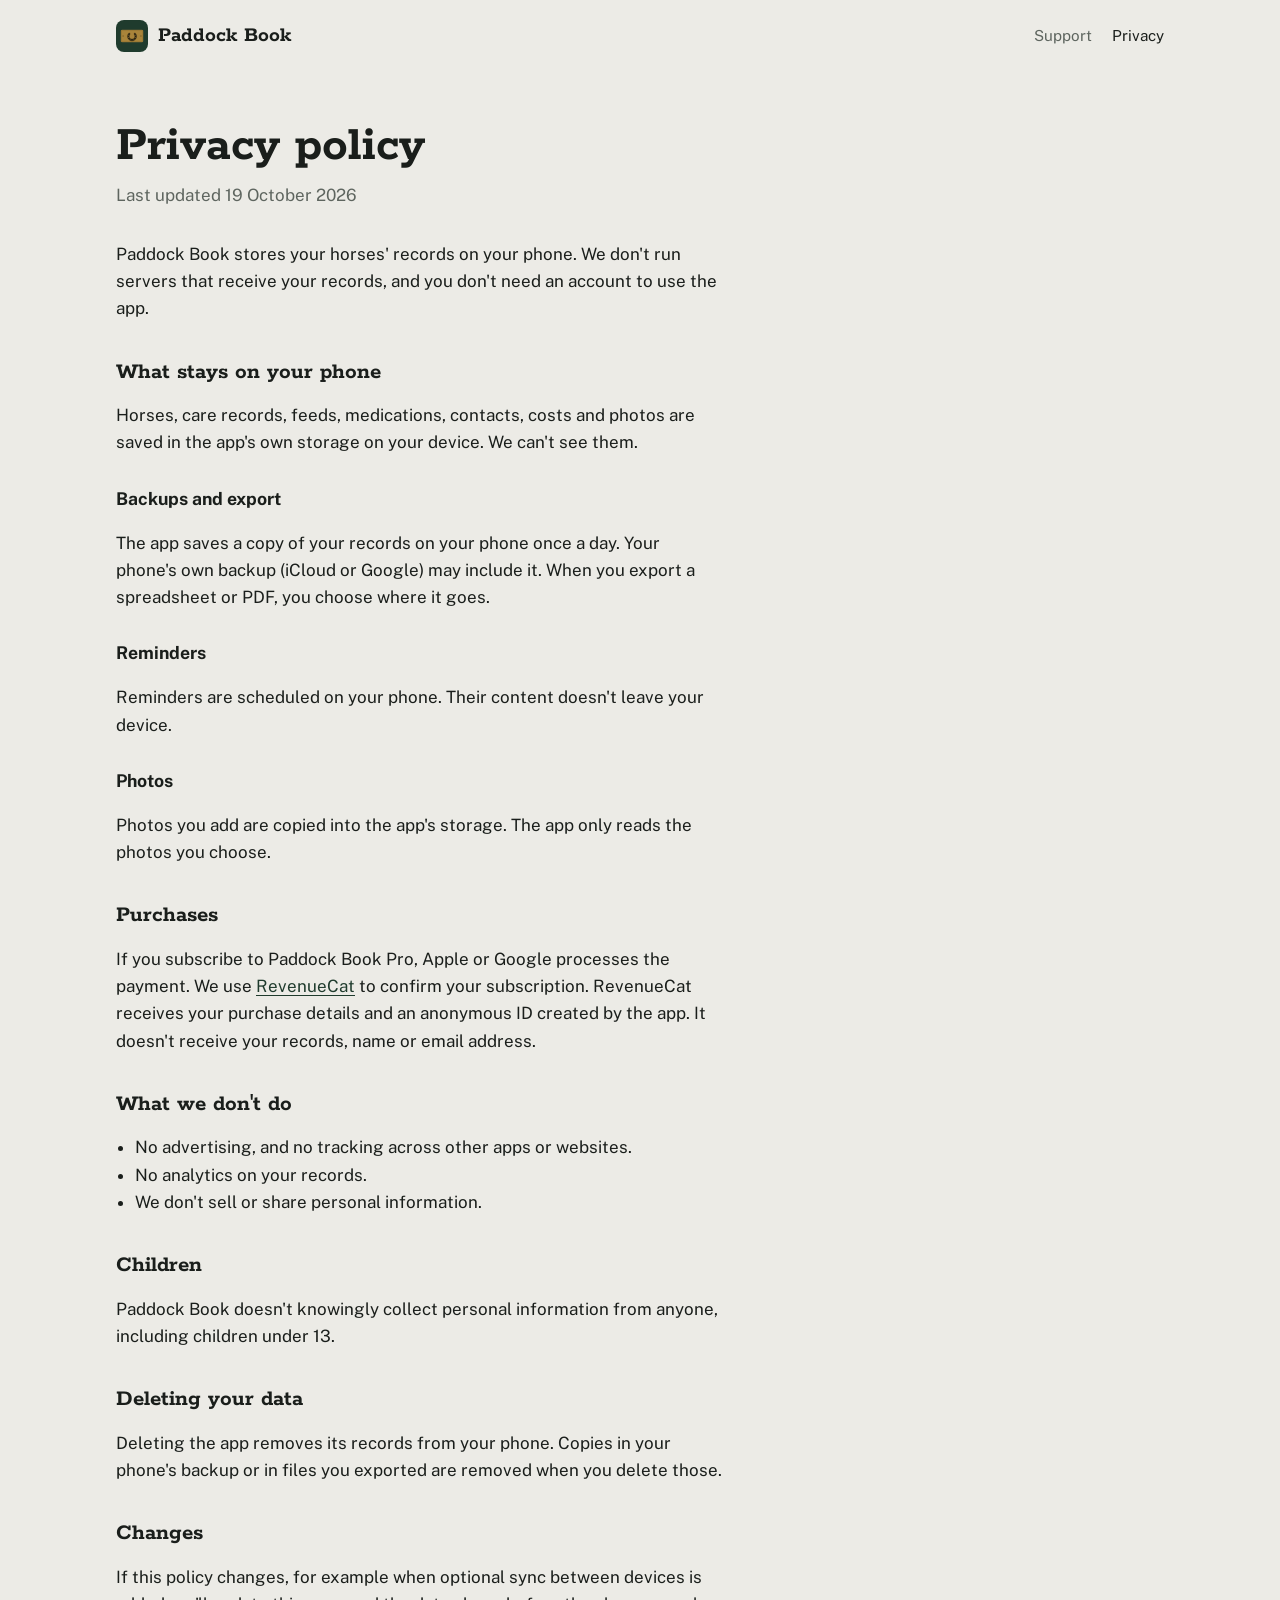
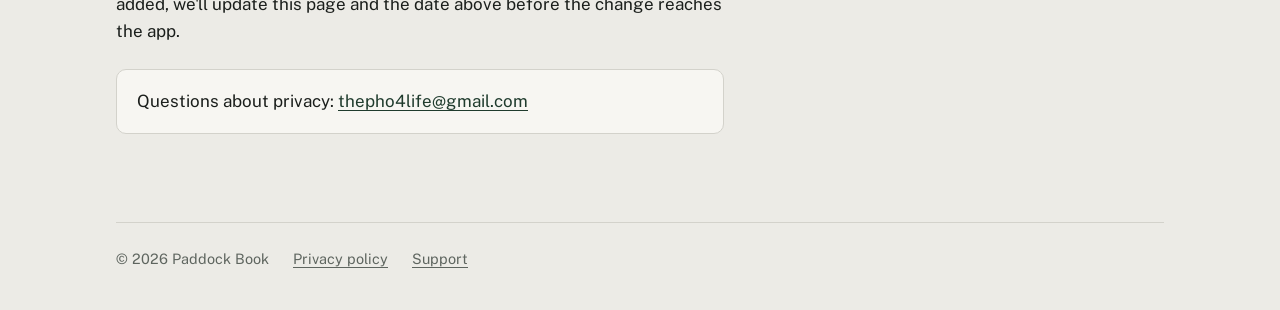
==== privacy.html @ 8fcbfddc "Paddock Book site: home, privacy policy, support Co-Authored-By: Claude Opus 5.5 <noreply@anthropic." ====
<!doctype html>
<html lang="en">
<head>
<meta charset="utf-8">
<meta name="viewport" content="width=device-width, initial-scale=1">
<title>Privacy policy: Paddock Book</title>
<meta name="description" content="How Paddock Book handles your data.">
<link rel="icon" href="img/favicon.png">
<link rel="apple-touch-icon" href="img/icon-180.png">
<link rel="preconnect" href="https://fonts.googleapis.com">
<link rel="preconnect" href="https://fonts.gstatic.com" crossorigin>
<link href="https://fonts.googleapis.com/css2?family=Public+Sans:wght@400;600&family=Rokkitt:wght@700&display=swap" rel="stylesheet">
<link rel="stylesheet" href="style.css">
</head>
<body>
<div class="wrap">
<header class="site-head">
  <a class="home" href="./"><img src="img/icon-180.png" alt="">Paddock Book</a>
  <nav aria-label="Site">
    <a href="support.html">Support</a>
    <a href="privacy.html" aria-current="page">Privacy</a>
  </nav>
</header>
<main class="page prose">
  <h1>Privacy policy</h1>
  <p class="updated">Last updated 19 October 2026</p>

  <p>Paddock Book stores your horses' records on your phone. We don't run servers that receive your records, and you don't need an account to use the app.</p>

  <h2>What stays on your phone</h2>
  <p>Horses, care records, feeds, medications, contacts, costs and photos are saved in the app's own storage on your device. We can't see them.</p>

  <h3>Backups and export</h3>
  <p>The app saves a copy of your records on your phone once a day. Your phone's own backup (iCloud or Google) may include it. When you export a spreadsheet or PDF, you choose where it goes.</p>

  <h3>Reminders</h3>
  <p>Reminders are scheduled on your phone. Their content doesn't leave your device.</p>

  <h3>Photos</h3>
  <p>Photos you add are copied into the app's storage. The app only reads the photos you choose.</p>

  <h2>Purchases</h2>
  <p>If you subscribe to Paddock Book Pro, Apple or Google processes the payment. We use <a href="https://www.revenuecat.com/privacy">RevenueCat</a> to confirm your subscription. RevenueCat receives your purchase details and an anonymous ID created by the app. It doesn't receive your records, name or email address.</p>

  <h2>What we don't do</h2>
  <ul>
    <li>No advertising, and no tracking across other apps or websites.</li>
    <li>No analytics on your records.</li>
    <li>We don't sell or share personal information.</li>
  </ul>

  <h2>Children</h2>
  <p>Paddock Book doesn't knowingly collect personal information from anyone, including children under 13.</p>

  <h2>Deleting your data</h2>
  <p>Deleting the app removes its records from your phone. Copies in your phone's backup or in files you exported are removed when you delete those.</p>

  <h2>Changes</h2>
  <p>If this policy changes, for example when optional sync between devices is added, we'll update this page and the date above before the change reaches the app.</p>

  <div class="contact">
    <p>Questions about privacy: <a href="mailto:thepho4life@gmail.com">thepho4life@gmail.com</a></p>
  </div>
</main>
<footer class="site-foot">
  <span>© 2026 Paddock Book</span>
  <a href="privacy.html">Privacy policy</a>
  <a href="support.html">Support</a>
</footer>
</div>
</body>
</html>
---- style.css ----
:root {
  --bg: #ECEBE6;
  --surface: #F7F6F2;
  --ink: #1A1E1B;
  --muted: #5E655F;
  --line: #D3D2CB;
  --primary: #1F3B2D;
  --on-primary: #F7F6F2;
  --brass: #A9843A;
  --brass-hi: #C29D52;
  --brass-lo: #8A6A2B;
  --plate-ink: #2A2110;
  --overdue: #7A1F25;
  --display: "Rokkitt", Georgia, serif;
  --body: "Public Sans", system-ui, sans-serif;
}
@media (prefers-color-scheme: dark) {
  :root {
    --bg: #121614;
    --surface: #1B201D;
    --ink: #E8EAE6;
    --muted: #9AA39C;
    --line: #2D3430;
    --primary: #8DB89E;
    --on-primary: #121614;
    --overdue: #E07A7F;
  }
}

*, *::before, *::after { box-sizing: border-box; }
html { -webkit-text-size-adjust: 100%; }
body {
  margin: 0;
  background: var(--bg);
  color: var(--ink);
  font: 400 1.0625rem/1.6 var(--body);
}
img { max-width: 100%; display: block; }
a { color: var(--primary); text-underline-offset: 0.18em; }
a:focus-visible, .button:focus-visible { outline: 3px solid var(--brass); outline-offset: 3px; border-radius: 4px; }

.wrap { max-width: 68rem; margin: 0 auto; padding: 0 1.25rem; }
.prose { max-width: 38rem; }

/* Site header: a small plate, like the one on a stall door */
.site-head { display: flex; align-items: center; justify-content: space-between; gap: 1rem; padding: 1.25rem 0; }
.site-head a.home { display: flex; align-items: center; gap: 0.6rem; text-decoration: none; color: var(--ink); font: 700 1.35rem/1 var(--display); }
.site-head img { width: 32px; height: 32px; border-radius: 8px; }
.site-head nav { display: flex; gap: 1.25rem; font-size: 0.95rem; }
.site-head nav a { color: var(--muted); text-decoration: none; }
.site-head nav a:hover, .site-head nav a[aria-current] { color: var(--ink); }

/* The brass name plate: the one bold element on the page */
.plate {
  position: relative;
  margin: 2.5rem 0 1.75rem;
  padding: clamp(1.25rem, 4vw, 2.25rem) clamp(1.5rem, 6vw, 3.5rem);
  background:
    linear-gradient(100deg, transparent 0 30%, rgba(255,255,255,.16) 45%, transparent 60%),
    linear-gradient(180deg, var(--brass-hi), var(--brass) 40%, var(--brass-lo));
  border: 3px solid var(--plate-ink);
  border-radius: 8px;
  box-shadow: inset 0 2px 0 rgba(255,255,255,.28), inset 0 -3px 0 rgba(0,0,0,.18), 0 2px 0 rgba(0,0,0,.08);
  color: var(--plate-ink);
}
.plate::before, .plate::after {
  content: "";
  position: absolute; top: 50%;
  width: 12px; height: 12px; margin-top: -6px;
  border-radius: 50%;
  background: radial-gradient(circle at 35% 35%, #d9bd7c, #5a4519 70%);
}
.plate::before { left: clamp(0.6rem, 2vw, 1.1rem); }
.plate::after { right: clamp(0.6rem, 2vw, 1.1rem); }
.plate h1 {
  margin: 0;
  font: 700 clamp(2.6rem, 9vw, 5.75rem)/0.95 var(--display);
  letter-spacing: 0.06em;
  text-transform: uppercase;
  text-shadow: 0 1px 0 rgba(255,255,255,.35), 0 -1px 0 rgba(0,0,0,.25);
}
.plate p { margin: 0.6rem 0 0; font-size: clamp(1rem, 2.4vw, 1.25rem); font-weight: 600; opacity: 0.85; }

/* Due tickets, as they appear at the top of the app's Today screen */
.tickets { display: flex; gap: 0.6rem; flex-wrap: wrap; margin: 0 0 2rem; padding: 0; list-style: none; }
.tickets li {
  background: var(--surface);
  border: 1.5px solid var(--line);
  border-radius: 10px;
  padding: 0.55rem 0.9rem;
  line-height: 1.35;
}
.tickets b { display: block; font-weight: 600; font-size: 0.95rem; }
.tickets span { color: var(--muted); }
.tickets .overdue { border-color: var(--overdue); }
.tickets .overdue span { color: var(--overdue); font-weight: 600; }

.lede { font-size: clamp(1.15rem, 2.6vw, 1.4rem); line-height: 1.5; max-width: 34rem; margin: 0 0 1.5rem; }
.cta-row { display: flex; flex-wrap: wrap; align-items: center; gap: 0.75rem 1.25rem; margin-bottom: 4rem; }
.button {
  display: inline-flex; align-items: center; min-height: 48px; padding: 0 1.4rem;
  background: var(--primary); color: var(--on-primary);
  border-radius: 10px; text-decoration: none; font-weight: 600;
}
.cta-row small { color: var(--muted); font-size: 0.95rem; }

/* Features: each one beside the screen it describes */
.feature { display: grid; gap: 1.5rem 3rem; align-items: center; padding: 3rem 0; border-top: 1px solid var(--line); }
@media (min-width: 760px) {
  .feature { grid-template-columns: 1fr 280px; }
  .feature.flip { grid-template-columns: 280px 1fr; }
  .feature.flip .phone { order: -1; }
}
.feature h2, .prose h2 { font: 700 clamp(1.6rem, 3.6vw, 2.1rem)/1.15 var(--display); margin: 0 0 0.75rem; }
.feature p { margin: 0 0 0.8rem; max-width: 34rem; }
.phone {
  justify-self: center;
  width: min(280px, 72vw);
  border: 8px solid var(--plate-ink);
  border-radius: 34px;
  overflow: hidden;
  background: var(--bg);
  height: auto;
}

.promises { border-top: 1px solid var(--line); padding: 3rem 0 4rem; }
.promises h2 { font: 700 clamp(1.6rem, 3.6vw, 2.1rem)/1.15 var(--display); margin: 0 0 1.25rem; }
.promises ul { list-style: none; margin: 0; padding: 0; display: grid; gap: 1rem; max-width: 40rem; }
.promises li { padding-left: 1.6rem; position: relative; }
.promises li::before { content: "✓"; position: absolute; left: 0; color: var(--primary); font-weight: 700; }

/* Policy and support pages */
.page { padding: 2rem 0 4rem; }
.page h1 { font: 700 clamp(2.2rem, 6vw, 3.2rem)/1.05 var(--display); margin: 1rem 0 0.5rem; }
.page .updated { color: var(--muted); margin: 0 0 2rem; }
.prose h2 { font-size: 1.45rem; margin-top: 2.25rem; }
.prose h3 { font-size: 1.1rem; margin: 1.75rem 0 0.4rem; }
.prose p, .prose li { max-width: 38rem; }
.prose ul { padding-left: 1.2rem; }
.contact { background: var(--surface); border: 1.5px solid var(--line); border-radius: 10px; padding: 1.1rem 1.25rem; margin: 1.5rem 0; }
.contact p { margin: 0; }

.site-foot { border-top: 1px solid var(--line); padding: 1.5rem 0 2.5rem; color: var(--muted); font-size: 0.9rem; display: flex; flex-wrap: wrap; gap: 0.5rem 1.5rem; }
.site-foot a { color: var(--muted); }
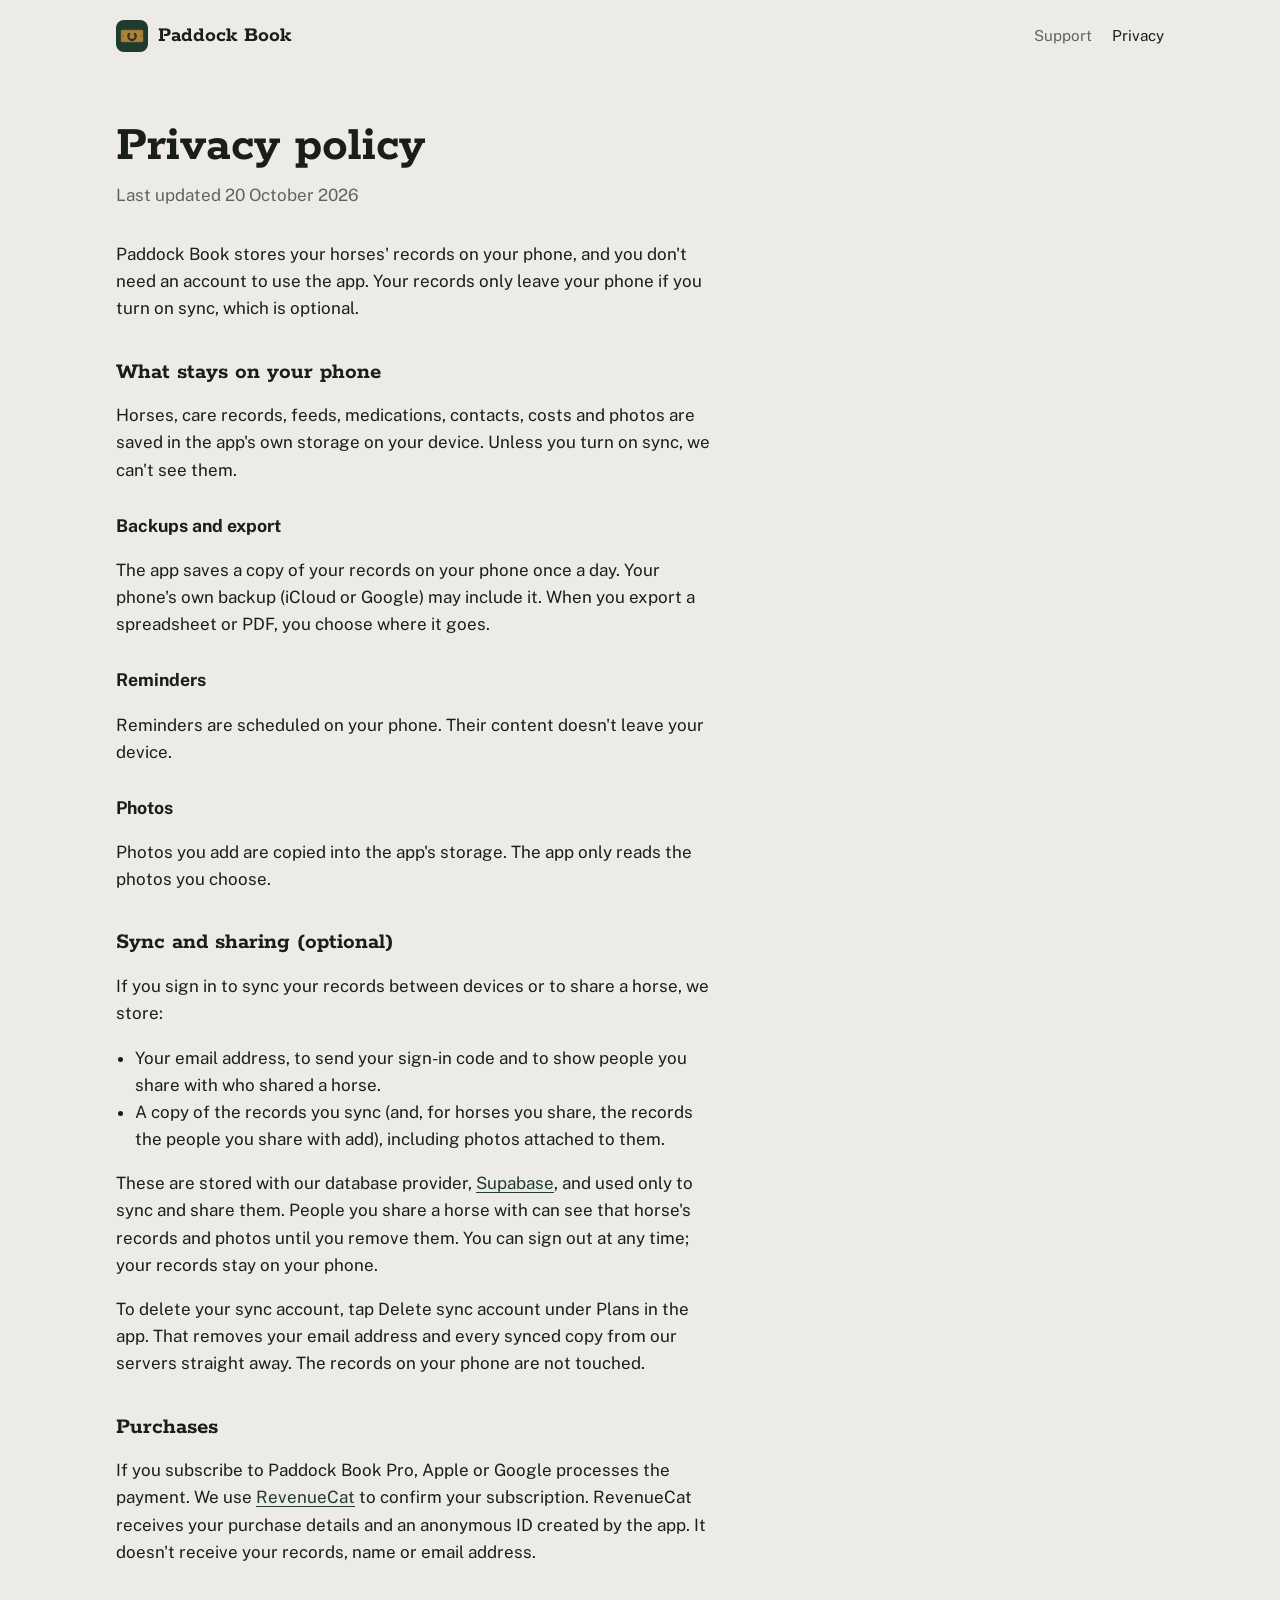
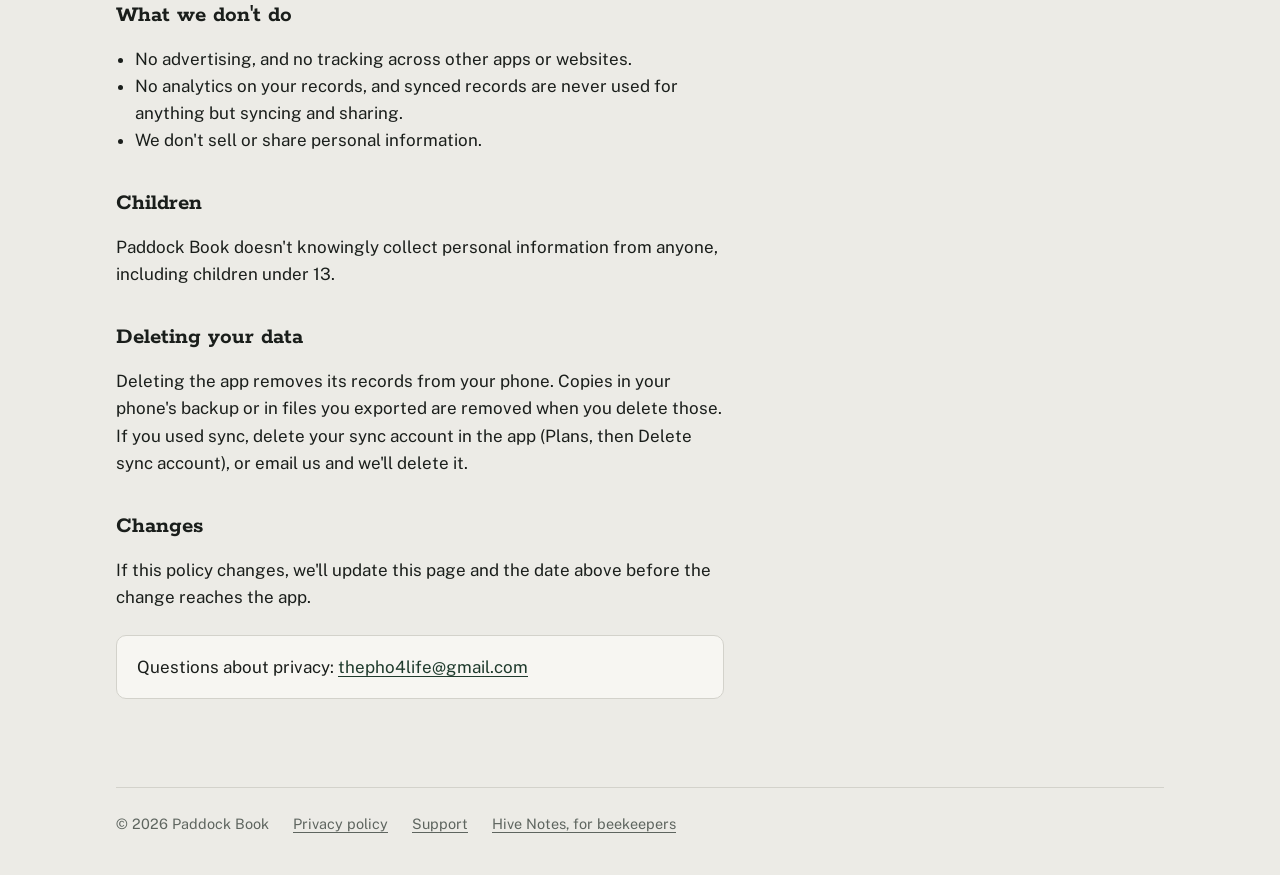
==== commit 70e86050: "Privacy and support for optional sync and sharing; Hive Notes pages Co-Authored-By: Claude Opus 5.5 " ====
--- a/privacy.html
+++ b/privacy.html
@@ -23,12 +23,12 @@
 </header>
 <main class="page prose">
   <h1>Privacy policy</h1>
-  <p class="updated">Last updated 19 October 2026</p>
+  <p class="updated">Last updated 20 October 2026</p>
 
-  <p>Paddock Book stores your horses' records on your phone. We don't run servers that receive your records, and you don't need an account to use the app.</p>
+  <p>Paddock Book stores your horses' records on your phone, and you don't need an account to use the app. Your records only leave your phone if you turn on sync, which is optional.</p>
 
   <h2>What stays on your phone</h2>
-  <p>Horses, care records, feeds, medications, contacts, costs and photos are saved in the app's own storage on your device. We can't see them.</p>
+  <p>Horses, care records, feeds, medications, contacts, costs and photos are saved in the app's own storage on your device. Unless you turn on sync, we can't see them.</p>
 
   <h3>Backups and export</h3>
   <p>The app saves a copy of your records on your phone once a day. Your phone's own backup (iCloud or Google) may include it. When you export a spreadsheet or PDF, you choose where it goes.</p>
@@ -39,13 +39,22 @@
   <h3>Photos</h3>
   <p>Photos you add are copied into the app's storage. The app only reads the photos you choose.</p>
 
+  <h2>Sync and sharing (optional)</h2>
+  <p>If you sign in to sync your records between devices or to share a horse, we store:</p>
+  <ul>
+    <li>Your email address, to send your sign-in code and to show people you share with who shared a horse.</li>
+    <li>A copy of the records you sync (and, for horses you share, the records the people you share with add), including photos attached to them.</li>
+  </ul>
+  <p>These are stored with our database provider, <a href="https://supabase.com/privacy">Supabase</a>, and used only to sync and share them. People you share a horse with can see that horse's records and photos until you remove them. You can sign out at any time; your records stay on your phone.</p>
+  <p>To delete your sync account, tap Delete sync account under Plans in the app. That removes your email address and every synced copy from our servers straight away. The records on your phone are not touched.</p>
+
   <h2>Purchases</h2>
   <p>If you subscribe to Paddock Book Pro, Apple or Google processes the payment. We use <a href="https://www.revenuecat.com/privacy">RevenueCat</a> to confirm your subscription. RevenueCat receives your purchase details and an anonymous ID created by the app. It doesn't receive your records, name or email address.</p>
 
   <h2>What we don't do</h2>
   <ul>
     <li>No advertising, and no tracking across other apps or websites.</li>
-    <li>No analytics on your records.</li>
+    <li>No analytics on your records, and synced records are never used for anything but syncing and sharing.</li>
     <li>We don't sell or share personal information.</li>
   </ul>
 
@@ -53,10 +62,10 @@
   <p>Paddock Book doesn't knowingly collect personal information from anyone, including children under 13.</p>
 
   <h2>Deleting your data</h2>
-  <p>Deleting the app removes its records from your phone. Copies in your phone's backup or in files you exported are removed when you delete those.</p>
+  <p>Deleting the app removes its records from your phone. Copies in your phone's backup or in files you exported are removed when you delete those. If you used sync, delete your sync account in the app (Plans, then Delete sync account), or email us and we'll delete it.</p>
 
   <h2>Changes</h2>
-  <p>If this policy changes, for example when optional sync between devices is added, we'll update this page and the date above before the change reaches the app.</p>
+  <p>If this policy changes, we'll update this page and the date above before the change reaches the app.</p>
 
   <div class="contact">
     <p>Questions about privacy: <a href="mailto:thepho4life@gmail.com">thepho4life@gmail.com</a></p>
@@ -66,6 +75,7 @@
   <span>© 2026 Paddock Book</span>
   <a href="privacy.html">Privacy policy</a>
   <a href="support.html">Support</a>
+  <a href="hive-notes/">Hive Notes, for beekeepers</a>
 </footer>
 </div>
 </body>
